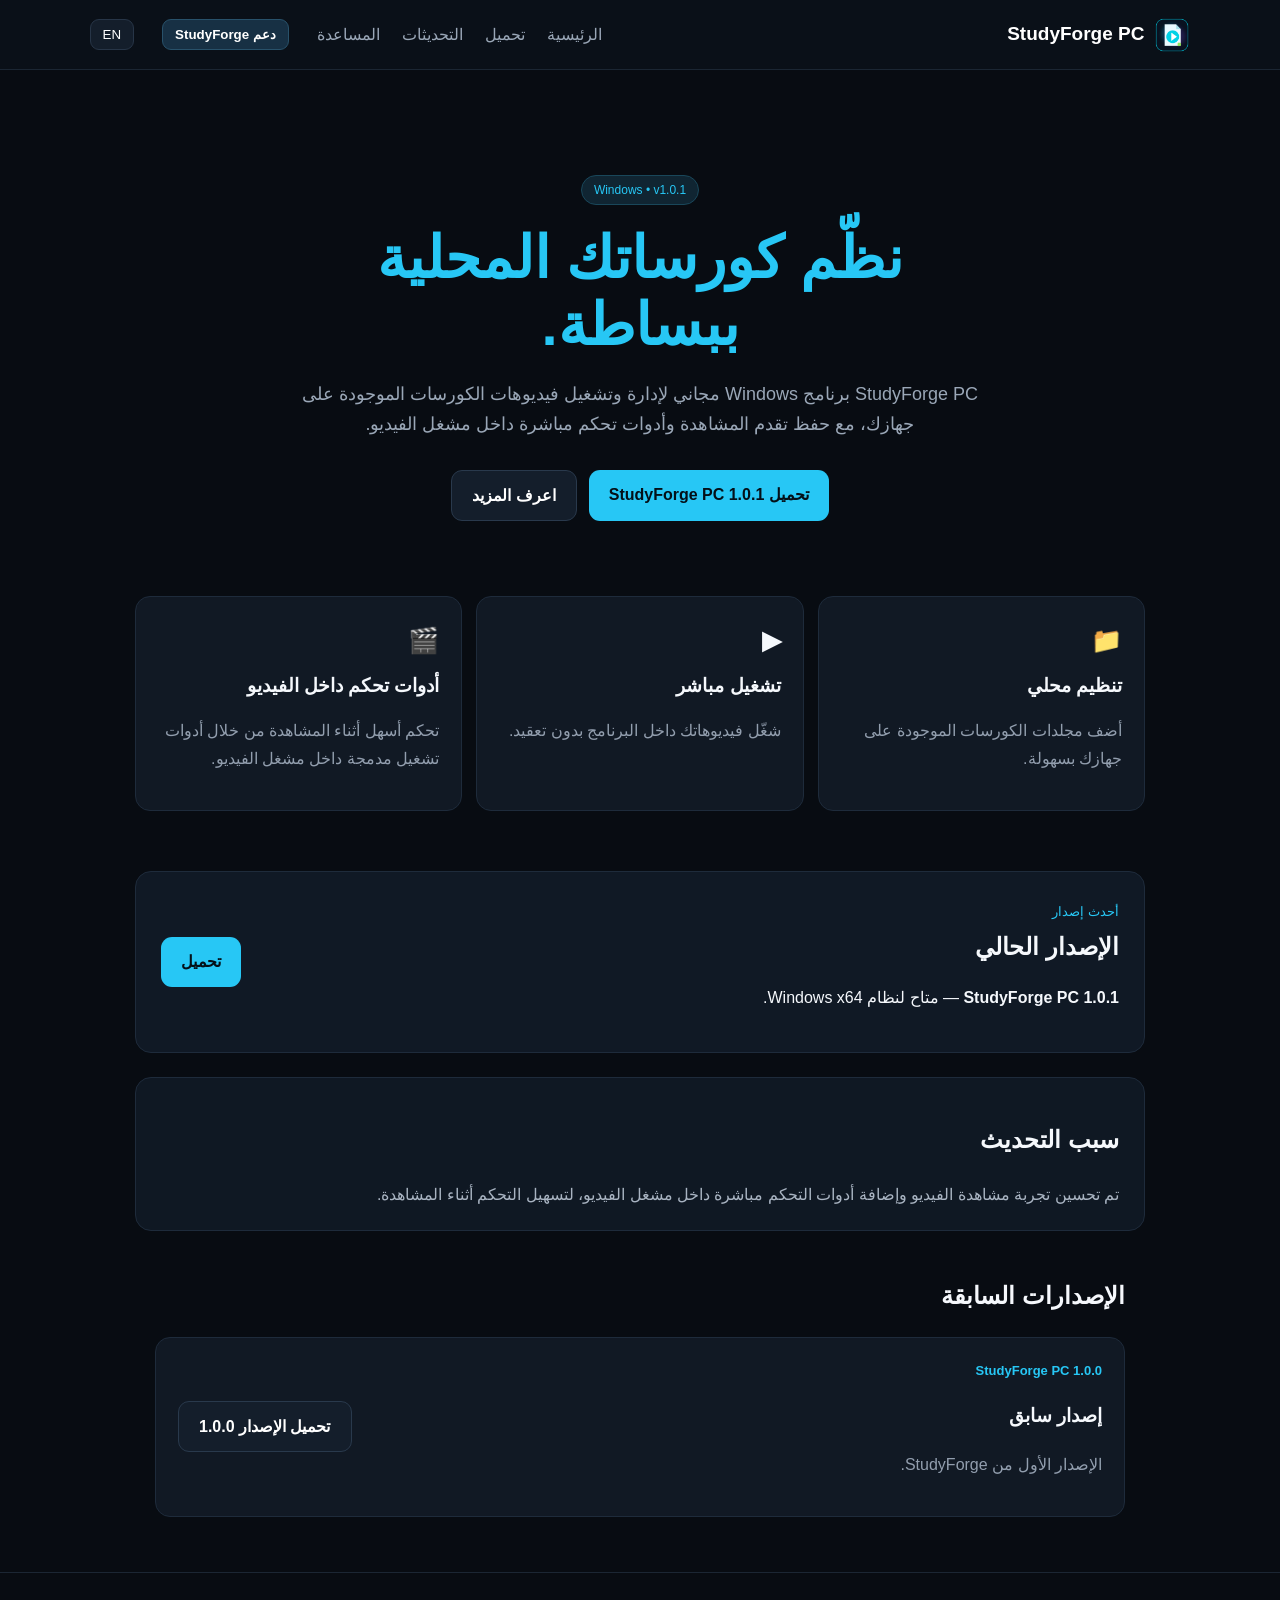
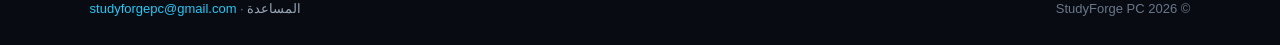
==== index.html @ 9ca0381f "Add files via upload" ====
<!doctype html>
<html lang="ar" dir="rtl">
<head>
<meta charset="utf-8">
<meta name="viewport" content="width=device-width, initial-scale=1">
<title>StudyForge PC — برنامج تشغيل وتنظيم الكورسات التعليمية</title>
<meta name="description" content="StudyForge PC هو برنامج مجاني لنظام Windows لتنظيم وتشغيل الكورسات التعليمية المحلية، مع حفظ تقدم المشاهدة وأدوات تحكم مباشرة داخل مشغل الفيديو.">
<meta name="robots" content="index, follow">
<link rel="canonical" href="https://studyforgepc-design.github.io/">
<meta property="og:type" content="website">
<meta property="og:site_name" content="StudyForge PC">
<meta property="og:title" content="StudyForge PC — برنامج تشغيل وتنظيم الكورسات التعليمية">
<meta property="og:description" content="StudyForge PC هو برنامج مجاني لنظام Windows لتنظيم وتشغيل الكورسات التعليمية المحلية، مع حفظ تقدم المشاهدة وأدوات تحكم مباشرة داخل مشغل الفيديو.">
<meta property="og:url" content="https://studyforgepc-design.github.io/">
<meta property="og:image" content="https://studyforgepc-design.github.io/studyforge.png">
<meta name="twitter:card" content="summary">
<meta name="twitter:title" content="StudyForge PC — برنامج تشغيل وتنظيم الكورسات التعليمية">
<meta name="twitter:description" content="StudyForge PC هو برنامج مجاني لنظام Windows لتنظيم وتشغيل الكورسات التعليمية المحلية، مع حفظ تقدم المشاهدة وأدوات تحكم مباشرة داخل مشغل الفيديو.">
<meta name="twitter:image" content="https://studyforgepc-design.github.io/studyforge.png">
<link rel="preload" as="image" href="studyforge.png" type="image/png">

<script type="application/ld+json">
{
  "@context":"https://schema.org",
  "@graph":[
    {
      "@type":"WebSite",
      "@id":"https://studyforgepc-design.github.io/#website",
      "url":"https://studyforgepc-design.github.io/",
      "name":"StudyForge PC",
      "inLanguage":["ar","en"]
    },
    {
      "@type":"Organization",
      "@id":"https://studyforgepc-design.github.io/#organization",
      "name":"StudyForge PC",
      "url":"https://studyforgepc-design.github.io/",
      "logo":"https://studyforgepc-design.github.io/studyforge.png",
      "email":"studyforgepc@gmail.com"
    },
    {
      "@type":"SoftwareApplication",
      "@id":"https://studyforgepc-design.github.io/#software",
      "name":"StudyForge PC",
      "applicationCategory":"EducationalApplication",
      "operatingSystem":"Windows",
      "url":"https://studyforgepc-design.github.io/",
      "downloadUrl":"https://github.com/studyforgepc-design/StudyForge/releases/download/1.0.1/StudyForge.Setup.1.0.1.exe"
    }
  ]
}
</script>
<link rel="icon" type="image/png" href="studyforge.png">
<link rel="apple-touch-icon" href="studyforge.png">
<link rel="manifest" href="site.webmanifest">
<link rel="stylesheet" href="style.css">
</head>
<body data-title-key="homeTitle">
<header class="nav">
<a class="brand" href="index.html" aria-label="StudyForge PC">
<img src="studyforge.png" width="36" height="36" alt="شعار StudyForge PC" decoding="async">
<span>StudyForge PC</span>
</a>
<nav aria-label="التنقل الرئيسي">
<a href="index.html" data-i18n="navHome">الرئيسية</a>
<a href="download.html" data-i18n="navDownload">تحميل</a>
<a href="updates.html" data-i18n="navUpdates">التحديثات</a>
<a href="help.html" data-i18n="navHelp">المساعدة</a>
</nav>
<button id="supportBtn" class="support-btn" type="button" data-i18n="supportButton">دعم StudyForge</button>
<button id="lang" class="lang" type="button">EN</button>
</header>
<main>
<section class="hero" aria-labelledby="hero-title">
  <div class="badge" data-i18n="badgeWin">Windows • v1.0.1</div>
  <h1 id="hero-title"><span data-i18n="heroTitle">نظّم كورساتك المحلية</span><br><span data-i18n="heroSpan">ببساطة.</span></h1>
  <p data-i18n="heroDesc">StudyForge PC برنامج Windows مجاني لإدارة وتشغيل فيديوهات الكورسات الموجودة على جهازك، مع حفظ تقدم المشاهدة وأدوات تحكم مباشرة داخل مشغل الفيديو.</p>
  <div class="actions">
    <a class="btn primary" href="https://github.com/studyforgepc-design/StudyForge/releases/download/1.0.1/StudyForge.Setup.1.0.1.exe" data-i18n="download">تحميل StudyForge PC 1.0.1</a>
    <a class="btn secondary" href="#features" data-i18n="learn">اعرف المزيد</a>
  </div>
</section>

<section id="features" class="features" aria-labelledby="features-title">
  <h2 id="features-title" class="sr-only" data-i18n="featuresTitle">مميزات StudyForge PC</h2>
  <article>
    <b aria-hidden="true">📁</b>
    <h3 data-i18n="f1t">تنظيم محلي</h3>
    <p data-i18n="f1p">أضف مجلدات الكورسات الموجودة على جهازك بسهولة.</p>
  </article>
  <article>
    <b aria-hidden="true">▶</b>
    <h3 data-i18n="f2t">تشغيل مباشر</h3>
    <p data-i18n="f2p">شغّل فيديوهاتك داخل البرنامج بدون تعقيد.</p>
  </article>
  <article>
    <b aria-hidden="true">🎬</b>
    <h3 data-i18n="f3t">أدوات تحكم داخل الفيديو</h3>
    <p data-i18n="f3p">تحكم أسهل أثناء المشاهدة من خلال أدوات تشغيل مدمجة داخل مشغل الفيديو.</p>
  </article>
</section>

<section class="download-card" aria-labelledby="latest-title">
  <div>
    <small data-i18n="latest">أحدث إصدار</small>
    <h2 id="latest-title" data-i18n="current">الإصدار الحالي</h2>
    <p><strong>StudyForge PC 1.0.1</strong> — <span data-i18n="win">متاح لنظام Windows x64.</span></p>
  </div>
  <a class="btn primary" href="https://github.com/studyforgepc-design/StudyForge/releases/download/1.0.1/StudyForge.Setup.1.0.1.exe" data-i18n="downloadShort">تحميل 1.0.1</a>
</section>

<section class="reason" aria-labelledby="reason-title">
  <h2 id="reason-title" data-i18n="reasonTitle">سبب التحديث</h2>
  <p data-i18n="reason101">تم تحسين تجربة مشاهدة الفيديو وإضافة أدوات التحكم مباشرة داخل مشغل الفيديو، لتسهيل التحكم أثناء المشاهدة.</p>
</section>

<section class="releases" aria-labelledby="previous-title">
  <h2 id="previous-title" data-i18n="previous">الإصدارات السابقة</h2>
  <div class="release-list">
    <article class="release">
      <div>
        <div class="meta">StudyForge PC 1.0.0</div>
        <h3 data-i18n="oldLabel">إصدار سابق</h3>
        <p data-i18n="update100Reason">الإصدار الأول من StudyForge.</p>
      </div>
      <a class="btn secondary" href="https://github.com/studyforgepc-design/StudyForge/releases/download/1.0.1/StudyForge.Setup.1.0.0.exe">
        <span data-i18n="downloadOld">تحميل الإصدار</span> 1.0.0
      </a>
    </article>
  </div>
</section>
</main>
<div id="supportModal" class="modal" hidden aria-hidden="true" role="dialog" aria-modal="true" aria-labelledby="supportModalTitle">
  <div class="modal-backdrop" data-close-support></div>
  <div class="support-modal" role="document">
    <div class="support-modal-head">
      <div>
        <span class="support-kicker" data-i18n="supportKicker">دعم StudyForge</span>
        <h2 id="supportModalTitle" data-i18n="supportModalTitle">ادعم StudyForge ❤️</h2>
      </div>
      <button class="modal-close" id="closeSupport" type="button" aria-label="إغلاق">×</button>
    </div>
    <p class="support-intro" data-i18n="supportIntro">إذا كنت تحب StudyForge وتريد دعمه، يمكنك المساهمة بالطريقة التي تناسبك.</p>
    <div class="support-methods">
      <article class="support-method">
        <div>
          <h3 data-i18n="vodafoneTitle">Vodafone Cash</h3>
          <p class="support-number" dir="ltr">01034244592</p>
        </div>
        <button class="btn secondary copy-support" type="button" data-copy="01034244592" data-copy-label="Vodafone Cash" data-i18n="copyNumber">نسخ الرقم</button>
      </article>
      <article class="support-method">
        <div>
          <h3 data-i18n="instapayTitle">InstaPay</h3>
          <p class="support-number" dir="ltr">01034244592</p>
        </div>
        <button class="btn secondary copy-support" type="button" data-copy="01034244592" data-copy-label="InstaPay" data-i18n="copyNumber">نسخ الرقم</button>
      </article>
    </div>
    <div id="copyToast" class="copy-toast" role="status" aria-live="polite"></div>
  </div>
</div>

<footer>
<span>© 2026 StudyForge PC</span>
<span><a href="help.html" data-i18n="footerHelp">المساعدة</a> · <a class="email-link" href="mailto:studyforgepc@gmail.com">studyforgepc@gmail.com</a></span>
</footer>
<script src="script.js" defer></script>
</body>
</html>
---- style.css ----
*{box-sizing:border-box}html{scroll-behavior:smooth}body{margin:0;background:#080c12;color:#f5f8fc;font-family:"Segoe UI",Tahoma,Arial,sans-serif;line-height:1.7}.nav{min-height:70px;border-bottom:1px solid #1b2633;background:#0a1018;display:flex;align-items:center;gap:28px;padding:0 7%;position:sticky;top:0;z-index:5}.brand{display:flex;align-items:center;gap:10px;color:#fff;text-decoration:none;font-weight:800;font-size:19px;margin-left:auto}.brand img{width:36px;height:36px;border-radius:10px;display:block}.nav nav{display:flex;gap:22px}.nav nav a,footer a{color:#9aa7b7;text-decoration:none}.nav nav a:hover,.nav nav .active,footer a:hover{color:#27c7f5}.lang{background:#141e2b;color:#fff;border:1px solid #273547;border-radius:9px;padding:7px 12px;cursor:pointer}.hero{max-width:950px;margin:0 auto;text-align:center;padding:105px 20px 75px}.badge{display:inline-block;color:#27c7f5;background:#102532;border:1px solid #19475a;border-radius:99px;padding:4px 12px;font-size:12px}.hero h1{font-size:58px;line-height:1.15;margin:20px 0}.hero h1 span{color:#27c7f5}.hero p{max-width:680px;margin:0 auto;color:#9aa7b7;font-size:18px}.actions{display:flex;justify-content:center;gap:12px;margin-top:30px;flex-wrap:wrap}.btn{display:inline-block;text-decoration:none;border-radius:11px;padding:11px 20px;font-weight:700;transition:.2s}.btn:hover{transform:translateY(-1px)}.primary{background:#27c7f5;color:#041018}.secondary{background:#141e2b;color:#fff;border:1px solid #29394c}.features{max-width:1050px;margin:0 auto 60px;padding:0 20px;display:grid;grid-template-columns:repeat(3,1fr);gap:14px}.features article,.release,.timeline article,.faq details{background:#111924;border:1px solid #1e2b3b;border-radius:15px;padding:22px}.features b{font-size:25px}.features h3{margin:8px 0}.features p,.release p,.timeline p,.faq p{color:#929eae}.download-card{max-width:1010px;margin:0 auto 24px;padding:25px;background:#101925;border:1px solid #1e2b3b;border-radius:16px;display:flex;align-items:center;justify-content:space-between;gap:18px}.download-card h2{margin:3px 0}.download-card small{color:#27c7f5}.reason{max-width:1010px;margin:0 auto 45px;padding:22px 25px;background:#0f1823;border:1px solid #1e2b3b;border-radius:16px}.reason h3{margin:0 0 8px}.reason p{color:#a9b4c2;margin:0}.releases{max-width:1010px;margin:0 auto 55px;padding:0 20px}.release-list{display:grid;gap:14px}.release{display:flex;align-items:center;justify-content:space-between}.release h2{margin:0 0 5px}.release .meta{color:#27c7f5;font-size:13px;font-weight:700}.page{max-width:1000px;margin:auto;padding:65px 20px;min-height:calc(100vh - 140px)}.page-head{text-align:center;margin-bottom:35px}.page-head h1{font-size:42px;margin:12px 0 3px}.page-head p{color:#929eae}.timeline{max-width:800px;margin:auto;display:grid;gap:14px}.timeline article{position:relative}.timeline article.current{border-color:#1f627b}.timeline article .version{color:#27c7f5;font-weight:800;font-size:14px}.timeline article .reason-label{font-weight:800;margin:10px 0 2px}.timeline article .reason-text{margin:0;color:#a9b4c2}.timeline article .download-old{margin-top:15px}.faq{display:grid;gap:12px;max-width:800px;margin:auto}.faq summary{cursor:pointer;font-weight:700}.faq p{margin-bottom:0}.note{color:#768394;font-size:13px}.ad{height:110px;max-width:1000px;margin:30px auto;border:1px dashed #293545;border-radius:12px;display:grid;place-items:center;color:#687586;font-size:12px}footer{border-top:1px solid #1b2633;padding:25px 7%;display:flex;justify-content:space-between;color:#697789;font-size:13px}.email-link{color:#27c7f5!important}ul{padding-right:22px}body[dir="ltr"] ul{padding-right:0;padding-left:22px}body[dir="ltr"] .brand{margin-left:0;margin-right:auto}.mobile-only{display:none}@media(max-width:700px){.nav{padding:0 15px;gap:10px}.nav nav{display:none}.hero{padding:75px 18px}.hero h1{font-size:40px}.features{grid-template-columns:1fr}.download-card,.release{flex-direction:column;align-items:flex-start;gap:18px}footer{padding:20px;flex-direction:column;gap:8px}.mobile-only{display:block}}

.sr-only{position:absolute;width:1px;height:1px;padding:0;margin:-1px;overflow:hidden;clip:rect(0,0,0,0);white-space:nowrap;border:0}.support-card{margin-top:18px}a:focus-visible,button:focus-visible,summary:focus-visible{outline:2px solid #27c7f5;outline-offset:3px}@media (prefers-reduced-motion: reduce){html{scroll-behavior:auto}.btn{transition:none}.btn:hover{transform:none}}

.support-btn{background:#173044;color:#fff;border:1px solid #28516a;border-radius:9px;padding:7px 12px;cursor:pointer;font-weight:700;white-space:nowrap}.support-btn:hover{background:#1b3c52}.modal[hidden]{display:none}.modal{position:fixed;inset:0;z-index:50;display:grid;place-items:center;padding:20px}.modal-backdrop{position:absolute;inset:0;background:rgba(0,0,0,.7);backdrop-filter:blur(3px)}.support-modal{position:relative;width:min(560px,100%);background:#0f1823;border:1px solid #294055;border-radius:18px;box-shadow:0 24px 80px rgba(0,0,0,.45);padding:26px;color:#fff}.support-modal-head{display:flex;align-items:flex-start;justify-content:space-between;gap:18px}.support-kicker{display:inline-block;color:#27c7f5;font-size:12px;font-weight:800;margin-bottom:3px}.support-modal h2{margin:0;font-size:28px}.modal-close{border:1px solid #29394c;background:#141e2b;color:#fff;border-radius:9px;font-size:24px;line-height:1;width:40px;height:40px;cursor:pointer}.support-intro{color:#a9b4c2;margin:12px 0 20px}.support-methods{display:grid;gap:12px}.support-method{display:flex;align-items:center;justify-content:space-between;gap:15px;background:#111d29;border:1px solid #203044;border-radius:14px;padding:17px}.support-method h3{margin:0 0 4px}.support-number{margin:0;font-size:20px;font-weight:800;letter-spacing:.6px;color:#27c7f5}.copy-toast{opacity:0;transform:translateY(8px);transition:.2s;margin-top:16px;background:#123324;color:#c9ffe1;border:1px solid #1c6240;padding:10px 12px;border-radius:10px;text-align:center;pointer-events:none}.copy-toast.show{opacity:1;transform:translateY(0)}body.modal-open{overflow:hidden}.email-link{overflow-wrap:anywhere}@media(max-width:700px){.support-btn{padding:7px 9px;font-size:12px}.support-modal{padding:20px}.support-modal h2{font-size:23px}.support-method{align-items:flex-start;flex-direction:column}.support-method .btn{width:100%;text-align:center}}
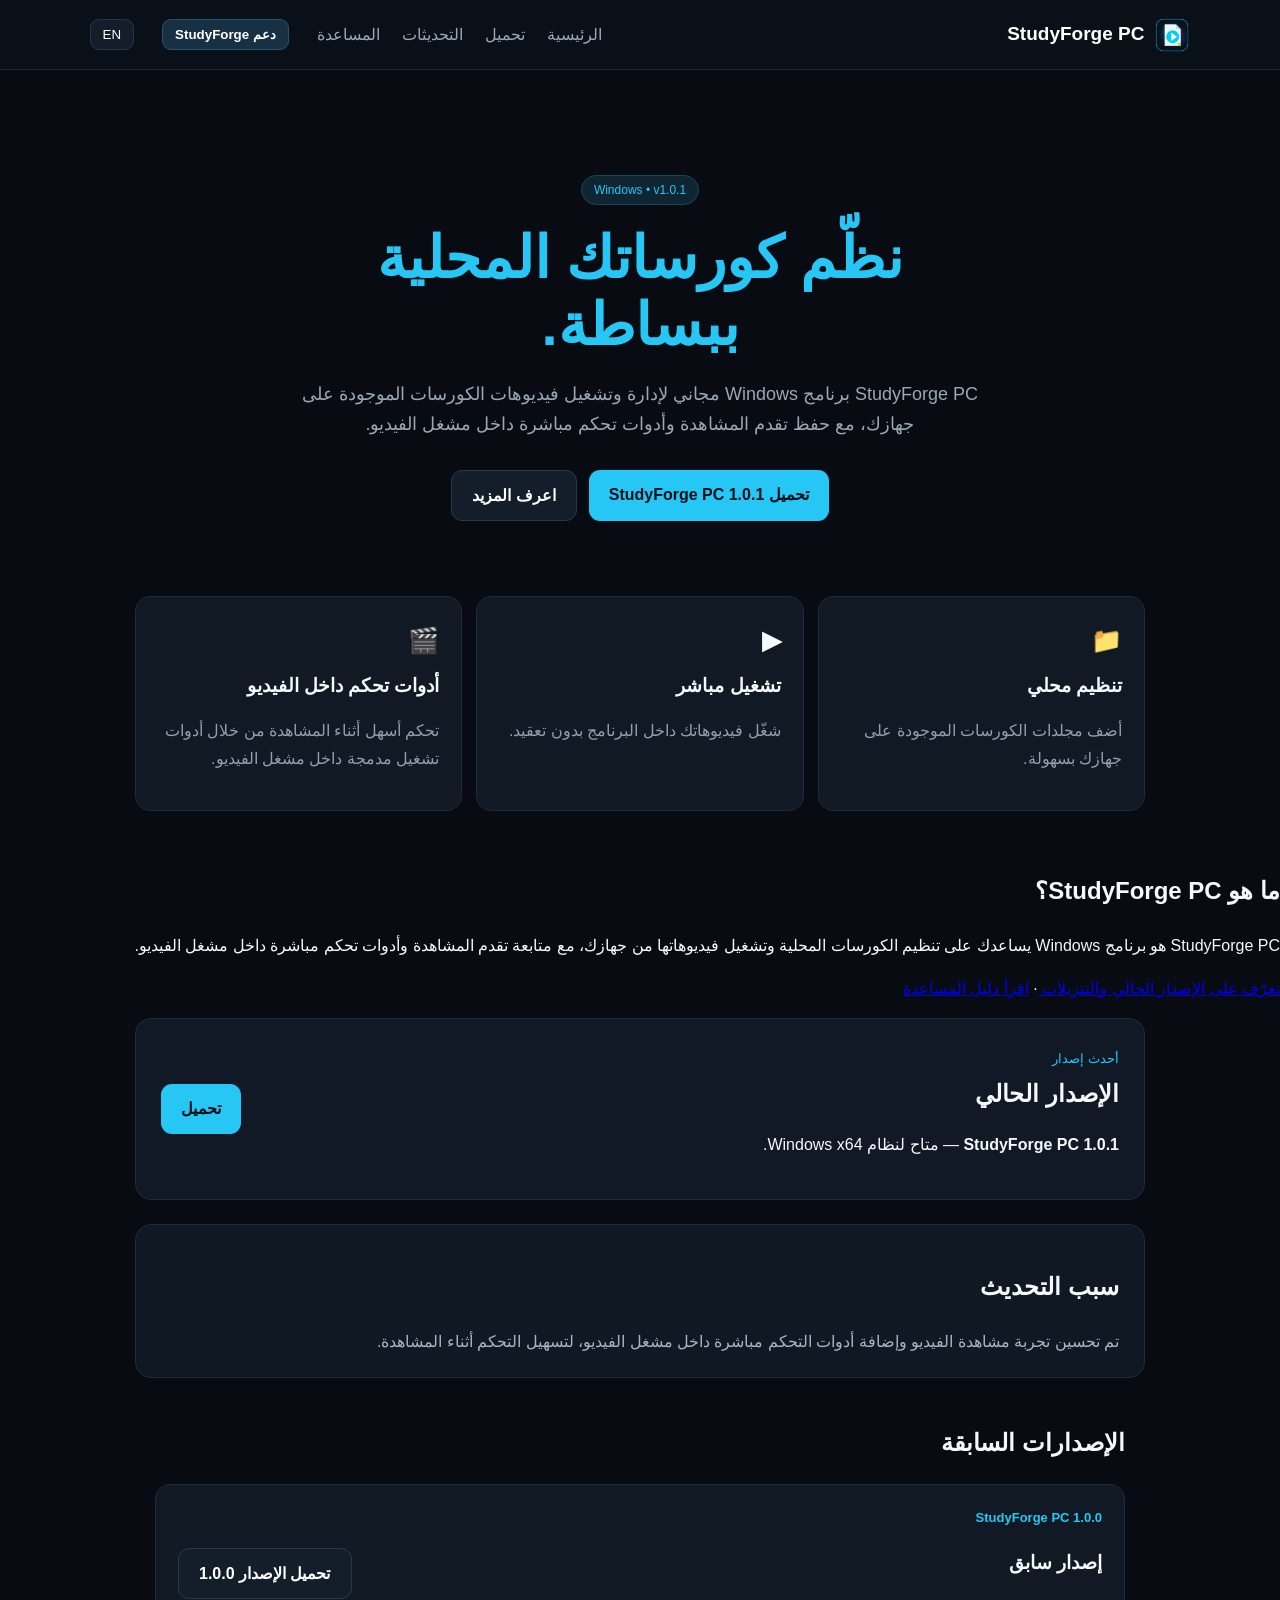
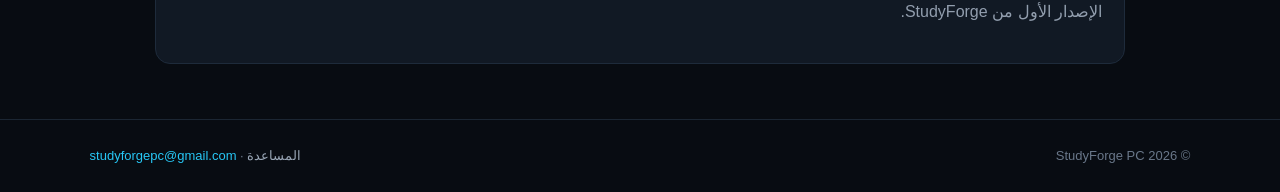
==== commit 210ac465: "Update index.html" ====
--- a/index.html
+++ b/index.html
@@ -1,170 +1,621 @@
 <!doctype html>
 <html lang="ar" dir="rtl">
 <head>
-<meta charset="utf-8">
-<meta name="viewport" content="width=device-width, initial-scale=1">
-<title>StudyForge PC — برنامج تشغيل وتنظيم الكورسات التعليمية</title>
-<meta name="description" content="StudyForge PC هو برنامج مجاني لنظام Windows لتنظيم وتشغيل الكورسات التعليمية المحلية، مع حفظ تقدم المشاهدة وأدوات تحكم مباشرة داخل مشغل الفيديو.">
-<meta name="robots" content="index, follow">
-<link rel="canonical" href="https://studyforgepc-design.github.io/">
-<meta property="og:type" content="website">
-<meta property="og:site_name" content="StudyForge PC">
-<meta property="og:title" content="StudyForge PC — برنامج تشغيل وتنظيم الكورسات التعليمية">
-<meta property="og:description" content="StudyForge PC هو برنامج مجاني لنظام Windows لتنظيم وتشغيل الكورسات التعليمية المحلية، مع حفظ تقدم المشاهدة وأدوات تحكم مباشرة داخل مشغل الفيديو.">
-<meta property="og:url" content="https://studyforgepc-design.github.io/">
-<meta property="og:image" content="https://studyforgepc-design.github.io/studyforge.png">
-<meta name="twitter:card" content="summary">
-<meta name="twitter:title" content="StudyForge PC — برنامج تشغيل وتنظيم الكورسات التعليمية">
-<meta name="twitter:description" content="StudyForge PC هو برنامج مجاني لنظام Windows لتنظيم وتشغيل الكورسات التعليمية المحلية، مع حفظ تقدم المشاهدة وأدوات تحكم مباشرة داخل مشغل الفيديو.">
-<meta name="twitter:image" content="https://studyforgepc-design.github.io/studyforge.png">
-<link rel="preload" as="image" href="studyforge.png" type="image/png">
-
-<script type="application/ld+json">
-{
-  "@context":"https://schema.org",
-  "@graph":[
-    {
-      "@type":"WebSite",
-      "@id":"https://studyforgepc-design.github.io/#website",
-      "url":"https://studyforgepc-design.github.io/",
-      "name":"StudyForge PC",
-      "inLanguage":["ar","en"]
-    },
-    {
-      "@type":"Organization",
-      "@id":"https://studyforgepc-design.github.io/#organization",
-      "name":"StudyForge PC",
-      "url":"https://studyforgepc-design.github.io/",
-      "logo":"https://studyforgepc-design.github.io/studyforge.png",
-      "email":"studyforgepc@gmail.com"
-    },
-    {
-      "@type":"SoftwareApplication",
-      "@id":"https://studyforgepc-design.github.io/#software",
-      "name":"StudyForge PC",
-      "applicationCategory":"EducationalApplication",
-      "operatingSystem":"Windows",
-      "url":"https://studyforgepc-design.github.io/",
-      "downloadUrl":"https://github.com/studyforgepc-design/StudyForge/releases/download/1.0.1/StudyForge.Setup.1.0.1.exe"
-    }
-  ]
-}
-</script>
-<link rel="icon" type="image/png" href="studyforge.png">
-<link rel="apple-touch-icon" href="studyforge.png">
-<link rel="manifest" href="site.webmanifest">
-<link rel="stylesheet" href="style.css">
+  <meta charset="utf-8">
+
+  <meta name="viewport" content="width=device-width, initial-scale=1">
+
+  <meta name="theme-color" content="#080c12">
+  <meta name="referrer" content="strict-origin-when-cross-origin">
+
+  <!-- Google Search Console Verification -->
+  <meta name="google-site-verification" content="PUT_YOUR_GOOGLE_VERIFICATION_CODE_HERE">
+
+  <title>StudyForge PC — برنامج تشغيل وتنظيم الكورسات التعليمية على Windows</title>
+
+  <meta
+    name="description"
+    content="StudyForge PC برنامج مجاني لنظام Windows لتنظيم وتشغيل الكورسات التعليمية المحلية، مع حفظ تقدم المشاهدة وأدوات تحكم مباشرة داخل مشغل الفيديو."
+  >
+
+  <meta
+    name="robots"
+    content="index, follow, max-image-preview:large"
+  >
+
+  <link
+    rel="canonical"
+    href="https://studyforgepc-design.github.io/"
+  >
+
+  <!-- Open Graph -->
+  <meta property="og:locale" content="ar_EG">
+  <meta property="og:type" content="website">
+  <meta property="og:site_name" content="StudyForge PC">
+  <meta
+    property="og:title"
+    content="StudyForge PC — برنامج تشغيل وتنظيم الكورسات التعليمية"
+  >
+  <meta
+    property="og:description"
+    content="StudyForge PC هو برنامج مجاني لنظام Windows لتنظيم وتشغيل الكورسات التعليمية المحلية، مع حفظ تقدم المشاهدة وأدوات تحكم مباشرة داخل مشغل الفيديو."
+  >
+  <meta
+    property="og:url"
+    content="https://studyforgepc-design.github.io/"
+  >
+  <meta
+    property="og:image"
+    content="https://studyforgepc-design.github.io/studyforge.png"
+  >
+
+  <!-- Twitter -->
+  <meta name="twitter:card" content="summary">
+  <meta
+    name="twitter:title"
+    content="StudyForge PC — برنامج تشغيل وتنظيم الكورسات التعليمية"
+  >
+  <meta
+    name="twitter:description"
+    content="StudyForge PC هو برنامج مجاني لنظام Windows لتنظيم وتشغيل الكورسات التعليمية المحلية، مع حفظ تقدم المشاهدة وأدوات تحكم مباشرة داخل مشغل الفيديو."
+  >
+  <meta
+    name="twitter:image"
+    content="https://studyforgepc-design.github.io/studyforge.png"
+  >
+
+  <!-- Preload main image -->
+  <link
+    rel="preload"
+    as="image"
+    href="studyforge.png"
+    type="image/png"
+  >
+
+  <!-- Structured Data -->
+  <script type="application/ld+json">
+  {
+    "@context": "https://schema.org",
+    "@graph": [
+      {
+        "@type": "WebSite",
+        "@id": "https://studyforgepc-design.github.io/#website",
+        "url": "https://studyforgepc-design.github.io/",
+        "name": "StudyForge PC",
+        "inLanguage": ["ar", "en"]
+      },
+      {
+        "@type": "Organization",
+        "@id": "https://studyforgepc-design.github.io/#organization",
+        "name": "StudyForge PC",
+        "url": "https://studyforgepc-design.github.io/",
+        "logo": "https://studyforgepc-design.github.io/studyforge.png",
+        "email": "studyforgepc@gmail.com"
+      },
+      {
+        "@type": "SoftwareApplication",
+        "@id": "https://studyforgepc-design.github.io/#software",
+        "name": "StudyForge PC",
+        "applicationCategory": "EducationalApplication",
+        "operatingSystem": "Windows",
+        "url": "https://studyforgepc-design.github.io/",
+        "downloadUrl": "https://github.com/studyforgepc-design/StudyForge/releases/download/1.0.1/StudyForge.Setup.1.0.1.exe"
+      }
+    ]
+  }
+  </script>
+
+  <!-- Icons -->
+  <link rel="icon" type="image/png" href="studyforge.png">
+  <link rel="apple-touch-icon" href="studyforge.png">
+
+  <!-- Web App Manifest -->
+  <link rel="manifest" href="site.webmanifest">
+
+  <!-- CSS -->
+  <link rel="stylesheet" href="style.css">
 </head>
+
 <body data-title-key="homeTitle">
-<header class="nav">
-<a class="brand" href="index.html" aria-label="StudyForge PC">
-<img src="studyforge.png" width="36" height="36" alt="شعار StudyForge PC" decoding="async">
-<span>StudyForge PC</span>
-</a>
-<nav aria-label="التنقل الرئيسي">
-<a href="index.html" data-i18n="navHome">الرئيسية</a>
-<a href="download.html" data-i18n="navDownload">تحميل</a>
-<a href="updates.html" data-i18n="navUpdates">التحديثات</a>
-<a href="help.html" data-i18n="navHelp">المساعدة</a>
-</nav>
-<button id="supportBtn" class="support-btn" type="button" data-i18n="supportButton">دعم StudyForge</button>
-<button id="lang" class="lang" type="button">EN</button>
-</header>
-<main>
-<section class="hero" aria-labelledby="hero-title">
-  <div class="badge" data-i18n="badgeWin">Windows • v1.0.1</div>
-  <h1 id="hero-title"><span data-i18n="heroTitle">نظّم كورساتك المحلية</span><br><span data-i18n="heroSpan">ببساطة.</span></h1>
-  <p data-i18n="heroDesc">StudyForge PC برنامج Windows مجاني لإدارة وتشغيل فيديوهات الكورسات الموجودة على جهازك، مع حفظ تقدم المشاهدة وأدوات تحكم مباشرة داخل مشغل الفيديو.</p>
-  <div class="actions">
-    <a class="btn primary" href="https://github.com/studyforgepc-design/StudyForge/releases/download/1.0.1/StudyForge.Setup.1.0.1.exe" data-i18n="download">تحميل StudyForge PC 1.0.1</a>
-    <a class="btn secondary" href="#features" data-i18n="learn">اعرف المزيد</a>
+
+  <header class="nav">
+
+    <a
+      class="brand"
+      href="index.html"
+      aria-label="StudyForge PC"
+    >
+      <img
+        src="studyforge.png"
+        width="36"
+        height="36"
+        alt="شعار StudyForge PC"
+        decoding="async"
+      >
+
+      <span>StudyForge PC</span>
+    </a>
+
+    <nav aria-label="التنقل الرئيسي">
+
+      <a
+        href="index.html"
+        data-i18n="navHome"
+      >
+        الرئيسية
+      </a>
+
+      <a
+        href="download.html"
+        data-i18n="navDownload"
+      >
+        تحميل
+      </a>
+
+      <a
+        href="updates.html"
+        data-i18n="navUpdates"
+      >
+        التحديثات
+      </a>
+
+      <a
+        href="help.html"
+        data-i18n="navHelp"
+      >
+        المساعدة
+      </a>
+
+    </nav>
+
+    <button
+      id="supportBtn"
+      class="support-btn"
+      type="button"
+      data-i18n="supportButton"
+    >
+      دعم StudyForge
+    </button>
+
+    <button
+      id="lang"
+      class="lang"
+      type="button"
+    >
+      EN
+    </button>
+
+  </header>
+
+  <main>
+
+    <!-- Hero -->
+    <section
+      class="hero"
+      aria-labelledby="hero-title"
+    >
+
+      <div
+        class="badge"
+        data-i18n="badgeWin"
+      >
+        Windows • v1.0.1
+      </div>
+
+      <h1 id="hero-title">
+        <span data-i18n="heroTitle">
+          نظّم كورساتك المحلية
+        </span>
+
+        <br>
+
+        <span data-i18n="heroSpan">
+          ببساطة.
+        </span>
+      </h1>
+
+      <p data-i18n="heroDesc">
+        StudyForge PC برنامج Windows مجاني لإدارة وتشغيل فيديوهات
+        الكورسات الموجودة على جهازك، مع حفظ تقدم المشاهدة وأدوات
+        تحكم مباشرة داخل مشغل الفيديو.
+      </p>
+
+      <div class="actions">
+
+        <a
+          class="btn primary"
+          href="https://github.com/studyforgepc-design/StudyForge/releases/download/1.0.1/StudyForge.Setup.1.0.1.exe"
+          aria-label="Download StudyForge PC 1.0.1 for Windows"
+          data-i18n="download"
+        >
+          تحميل StudyForge PC 1.0.1
+        </a>
+
+        <a
+          class="btn secondary"
+          href="#features"
+          data-i18n="learn"
+        >
+          اعرف المزيد
+        </a>
+
+      </div>
+
+    </section>
+
+    <!-- Features -->
+    <section
+      id="features"
+      class="features"
+      aria-labelledby="features-title"
+    >
+
+      <h2
+        id="features-title"
+        class="sr-only"
+        data-i18n="featuresTitle"
+      >
+        مميزات StudyForge PC
+      </h2>
+
+      <article>
+
+        <b aria-hidden="true">
+          📁
+        </b>
+
+        <h3 data-i18n="f1t">
+          تنظيم محلي
+        </h3>
+
+        <p data-i18n="f1p">
+          أضف مجلدات الكورسات الموجودة على جهازك بسهولة.
+        </p>
+
+      </article>
+
+      <article>
+
+        <b aria-hidden="true">
+          ▶
+        </b>
+
+        <h3 data-i18n="f2t">
+          تشغيل مباشر
+        </h3>
+
+        <p data-i18n="f2p">
+          شغّل فيديوهاتك داخل البرنامج بدون تعقيد.
+        </p>
+
+      </article>
+
+      <article>
+
+        <b aria-hidden="true">
+          🎬
+        </b>
+
+        <h3 data-i18n="f3t">
+          أدوات تحكم داخل الفيديو
+        </h3>
+
+        <p data-i18n="f3p">
+          تحكم أسهل أثناء المشاهدة من خلال أدوات تشغيل مدمجة
+          داخل مشغل الفيديو.
+        </p>
+
+      </article>
+
+    </section>
+
+    <!-- About -->
+    <section
+      class="about-product"
+      aria-labelledby="about-title"
+    >
+
+      <h2
+        id="about-title"
+        data-i18n="aboutTitle"
+      >
+        ما هو StudyForge PC؟
+      </h2>
+
+      <p data-i18n="aboutText">
+        StudyForge PC هو برنامج Windows يساعدك على تنظيم الكورسات
+        المحلية وتشغيل فيديوهاتها من جهازك، مع متابعة تقدم المشاهدة
+        وأدوات تحكم مباشرة داخل مشغل الفيديو.
+      </p>
+
+      <p>
+
+        <a
+          class="text-link"
+          href="download.html"
+          data-i18n="aboutDownload"
+        >
+          تعرّف على الإصدار الحالي والتنزيلات
+        </a>
+
+        ·
+
+        <a
+          class="text-link"
+          href="help.html"
+          data-i18n="aboutHelp"
+        >
+          اقرأ دليل المساعدة
+        </a>
+
+      </p>
+
+    </section>
+
+    <!-- Latest Release -->
+    <section
+      class="download-card"
+      aria-labelledby="latest-title"
+    >
+
+      <div>
+
+        <small data-i18n="latest">
+          أحدث إصدار
+        </small>
+
+        <h2
+          id="latest-title"
+          data-i18n="current"
+        >
+          الإصدار الحالي
+        </h2>
+
+        <p>
+          <strong>
+            StudyForge PC 1.0.1
+          </strong>
+
+          —
+
+          <span data-i18n="win">
+            متاح لنظام Windows x64.
+          </span>
+        </p>
+
+      </div>
+
+      <a
+        class="btn primary"
+        href="https://github.com/studyforgepc-design/StudyForge/releases/download/1.0.1/StudyForge.Setup.1.0.1.exe"
+        aria-label="Download StudyForge PC 1.0.1 for Windows"
+        data-i18n="downloadShort"
+      >
+        تحميل StudyForge PC 1.0.1
+      </a>
+
+    </section>
+
+    <!-- Update Reason -->
+    <section
+      class="reason"
+      aria-labelledby="reason-title"
+    >
+
+      <h2
+        id="reason-title"
+        data-i18n="reasonTitle"
+      >
+        سبب التحديث
+      </h2>
+
+      <p data-i18n="reason101">
+        تم تحسين تجربة مشاهدة الفيديو وإضافة أدوات التحكم مباشرة
+        داخل مشغل الفيديو، لتسهيل التحكم أثناء المشاهدة.
+      </p>
+
+    </section>
+
+    <!-- Previous Releases -->
+    <section
+      class="releases"
+      aria-labelledby="previous-title"
+    >
+
+      <h2
+        id="previous-title"
+        data-i18n="previous"
+      >
+        الإصدارات السابقة
+      </h2>
+
+      <div class="release-list">
+
+        <article class="release">
+
+          <div>
+
+            <div class="meta">
+              StudyForge PC 1.0.0
+            </div>
+
+            <h3 data-i18n="oldLabel">
+              إصدار سابق
+            </h3>
+
+            <p data-i18n="update100Reason">
+              الإصدار الأول من StudyForge.
+            </p>
+
+          </div>
+
+          <a
+            class="btn secondary"
+            href="https://github.com/studyforgepc-design/StudyForge/releases/download/1.0.1/StudyForge.Setup.1.0.0.exe"
+            aria-label="Download StudyForge PC 1.0.0 for Windows"
+          >
+
+            <span data-i18n="downloadOld">
+              تحميل StudyForge PC
+            </span>
+
+            1.0.0
+
+          </a>
+
+        </article>
+
+      </div>
+
+    </section>
+
+  </main>
+
+  <!-- Support Modal -->
+  <div
+    id="supportModal"
+    class="modal"
+    hidden
+    aria-hidden="true"
+    role="dialog"
+    aria-modal="true"
+    aria-labelledby="supportModalTitle"
+  >
+
+    <div
+      class="modal-backdrop"
+      data-close-support
+    ></div>
+
+    <div
+      class="support-modal"
+      role="document"
+    >
+
+      <div class="support-modal-head">
+
+        <div>
+
+          <span
+            class="support-kicker"
+            data-i18n="supportKicker"
+          >
+            دعم StudyForge
+          </span>
+
+          <h2
+            id="supportModalTitle"
+            data-i18n="supportModalTitle"
+          >
+            ادعم StudyForge ❤️
+          </h2>
+
+        </div>
+
+        <button
+          class="modal-close"
+          id="closeSupport"
+          type="button"
+          aria-label="إغلاق"
+        >
+          ×
+        </button>
+
+      </div>
+
+      <p
+        class="support-intro"
+        data-i18n="supportIntro"
+      >
+        يمكنك دعم StudyForge عبر Vodafone Cash. ❤️
+      </p>
+
+      <div class="support-methods">
+
+        <article class="support-method support-qr-card">
+
+          <div class="support-method-copy">
+
+            <h3 data-i18n="vodafoneTitle">
+              Vodafone Cash
+            </h3>
+
+            <p
+              class="support-qr-help"
+              data-i18n="vodafoneQrHelp"
+            >
+              امسح رمز QR للدعم
+            </p>
+
+            <p
+              class="support-qr-note"
+              data-i18n="vodafoneQrNote"
+            >
+              يحتوي هذا الرمز على رقم Vodafone Cash الخاص بالدعم.
+            </p>
+
+          </div>
+
+          <img
+            class="support-qr"
+            src="studyforge-vodafone-cash-qr.png"
+            width="260"
+            height="317"
+            loading="lazy"
+            decoding="async"
+            alt="رمز QR للدعم عبر Vodafone Cash"
+            data-i18n-alt="vodafoneQrAlt"
+          >
+
+        </article>
+
+      </div>
+
+      <div
+        id="copyToast"
+        class="copy-toast"
+        role="status"
+        aria-live="polite"
+      ></div>
+
+    </div>
+
   </div>
-</section>
-
-<section id="features" class="features" aria-labelledby="features-title">
-  <h2 id="features-title" class="sr-only" data-i18n="featuresTitle">مميزات StudyForge PC</h2>
-  <article>
-    <b aria-hidden="true">📁</b>
-    <h3 data-i18n="f1t">تنظيم محلي</h3>
-    <p data-i18n="f1p">أضف مجلدات الكورسات الموجودة على جهازك بسهولة.</p>
-  </article>
-  <article>
-    <b aria-hidden="true">▶</b>
-    <h3 data-i18n="f2t">تشغيل مباشر</h3>
-    <p data-i18n="f2p">شغّل فيديوهاتك داخل البرنامج بدون تعقيد.</p>
-  </article>
-  <article>
-    <b aria-hidden="true">🎬</b>
-    <h3 data-i18n="f3t">أدوات تحكم داخل الفيديو</h3>
-    <p data-i18n="f3p">تحكم أسهل أثناء المشاهدة من خلال أدوات تشغيل مدمجة داخل مشغل الفيديو.</p>
-  </article>
-</section>
-
-<section class="download-card" aria-labelledby="latest-title">
-  <div>
-    <small data-i18n="latest">أحدث إصدار</small>
-    <h2 id="latest-title" data-i18n="current">الإصدار الحالي</h2>
-    <p><strong>StudyForge PC 1.0.1</strong> — <span data-i18n="win">متاح لنظام Windows x64.</span></p>
-  </div>
-  <a class="btn primary" href="https://github.com/studyforgepc-design/StudyForge/releases/download/1.0.1/StudyForge.Setup.1.0.1.exe" data-i18n="downloadShort">تحميل 1.0.1</a>
-</section>
-
-<section class="reason" aria-labelledby="reason-title">
-  <h2 id="reason-title" data-i18n="reasonTitle">سبب التحديث</h2>
-  <p data-i18n="reason101">تم تحسين تجربة مشاهدة الفيديو وإضافة أدوات التحكم مباشرة داخل مشغل الفيديو، لتسهيل التحكم أثناء المشاهدة.</p>
-</section>
-
-<section class="releases" aria-labelledby="previous-title">
-  <h2 id="previous-title" data-i18n="previous">الإصدارات السابقة</h2>
-  <div class="release-list">
-    <article class="release">
-      <div>
-        <div class="meta">StudyForge PC 1.0.0</div>
-        <h3 data-i18n="oldLabel">إصدار سابق</h3>
-        <p data-i18n="update100Reason">الإصدار الأول من StudyForge.</p>
-      </div>
-      <a class="btn secondary" href="https://github.com/studyforgepc-design/StudyForge/releases/download/1.0.1/StudyForge.Setup.1.0.0.exe">
-        <span data-i18n="downloadOld">تحميل الإصدار</span> 1.0.0
+
+  <!-- Footer -->
+  <footer>
+
+    <span>
+      © 2026 StudyForge PC
+    </span>
+
+    <span>
+
+      <a
+        href="help.html"
+        data-i18n="footerHelp"
+      >
+        المساعدة
       </a>
-    </article>
-  </div>
-</section>
-</main>
-<div id="supportModal" class="modal" hidden aria-hidden="true" role="dialog" aria-modal="true" aria-labelledby="supportModalTitle">
-  <div class="modal-backdrop" data-close-support></div>
-  <div class="support-modal" role="document">
-    <div class="support-modal-head">
-      <div>
-        <span class="support-kicker" data-i18n="supportKicker">دعم StudyForge</span>
-        <h2 id="supportModalTitle" data-i18n="supportModalTitle">ادعم StudyForge ❤️</h2>
-      </div>
-      <button class="modal-close" id="closeSupport" type="button" aria-label="إغلاق">×</button>
-    </div>
-    <p class="support-intro" data-i18n="supportIntro">إذا كنت تحب StudyForge وتريد دعمه، يمكنك المساهمة بالطريقة التي تناسبك.</p>
-    <div class="support-methods">
-      <article class="support-method">
-        <div>
-          <h3 data-i18n="vodafoneTitle">Vodafone Cash</h3>
-          <p class="support-number" dir="ltr">01034244592</p>
-        </div>
-        <button class="btn secondary copy-support" type="button" data-copy="01034244592" data-copy-label="Vodafone Cash" data-i18n="copyNumber">نسخ الرقم</button>
-      </article>
-      <article class="support-method">
-        <div>
-          <h3 data-i18n="instapayTitle">InstaPay</h3>
-          <p class="support-number" dir="ltr">01034244592</p>
-        </div>
-        <button class="btn secondary copy-support" type="button" data-copy="01034244592" data-copy-label="InstaPay" data-i18n="copyNumber">نسخ الرقم</button>
-      </article>
-    </div>
-    <div id="copyToast" class="copy-toast" role="status" aria-live="polite"></div>
-  </div>
-</div>
-
-<footer>
-<span>© 2026 StudyForge PC</span>
-<span><a href="help.html" data-i18n="footerHelp">المساعدة</a> · <a class="email-link" href="mailto:studyforgepc@gmail.com">studyforgepc@gmail.com</a></span>
-</footer>
-<script src="script.js" defer></script>
+
+      ·
+
+      <a
+        class="email-link"
+        href="mailto:studyforgepc@gmail.com"
+      >
+        studyforgepc@gmail.com
+      </a>
+
+    </span>
+
+  </footer>
+
+  <!-- JavaScript -->
+  <script
+    src="script.js"
+    defer
+  ></script>
+
 </body>
-</html>+</html>
--- a/style.css
+++ b/style.css
@@ -3,3 +3,5 @@
 .sr-only{position:absolute;width:1px;height:1px;padding:0;margin:-1px;overflow:hidden;clip:rect(0,0,0,0);white-space:nowrap;border:0}.support-card{margin-top:18px}a:focus-visible,button:focus-visible,summary:focus-visible{outline:2px solid #27c7f5;outline-offset:3px}@media (prefers-reduced-motion: reduce){html{scroll-behavior:auto}.btn{transition:none}.btn:hover{transform:none}}
 
 .support-btn{background:#173044;color:#fff;border:1px solid #28516a;border-radius:9px;padding:7px 12px;cursor:pointer;font-weight:700;white-space:nowrap}.support-btn:hover{background:#1b3c52}.modal[hidden]{display:none}.modal{position:fixed;inset:0;z-index:50;display:grid;place-items:center;padding:20px}.modal-backdrop{position:absolute;inset:0;background:rgba(0,0,0,.7);backdrop-filter:blur(3px)}.support-modal{position:relative;width:min(560px,100%);background:#0f1823;border:1px solid #294055;border-radius:18px;box-shadow:0 24px 80px rgba(0,0,0,.45);padding:26px;color:#fff}.support-modal-head{display:flex;align-items:flex-start;justify-content:space-between;gap:18px}.support-kicker{display:inline-block;color:#27c7f5;font-size:12px;font-weight:800;margin-bottom:3px}.support-modal h2{margin:0;font-size:28px}.modal-close{border:1px solid #29394c;background:#141e2b;color:#fff;border-radius:9px;font-size:24px;line-height:1;width:40px;height:40px;cursor:pointer}.support-intro{color:#a9b4c2;margin:12px 0 20px}.support-methods{display:grid;gap:12px}.support-method{display:flex;align-items:center;justify-content:space-between;gap:15px;background:#111d29;border:1px solid #203044;border-radius:14px;padding:17px}.support-method h3{margin:0 0 4px}.support-number{margin:0;font-size:20px;font-weight:800;letter-spacing:.6px;color:#27c7f5}.copy-toast{opacity:0;transform:translateY(8px);transition:.2s;margin-top:16px;background:#123324;color:#c9ffe1;border:1px solid #1c6240;padding:10px 12px;border-radius:10px;text-align:center;pointer-events:none}.copy-toast.show{opacity:1;transform:translateY(0)}body.modal-open{overflow:hidden}.email-link{overflow-wrap:anywhere}@media(max-width:700px){.support-btn{padding:7px 9px;font-size:12px}.support-modal{padding:20px}.support-modal h2{font-size:23px}.support-method{align-items:flex-start;flex-direction:column}.support-method .btn{width:100%;text-align:center}}
+
+.support-qr-card{align-items:center}.support-method-copy{flex:1}.support-qr-help{margin:2px 0 0;color:#a9b4c2}.support-qr{width:min(260px,100%);height:auto;display:block;background:#fff;border-radius:12px;padding:8px;border:1px solid #29394c}@media(max-width:700px){.support-qr-card{align-items:stretch}.support-qr{margin:auto}}
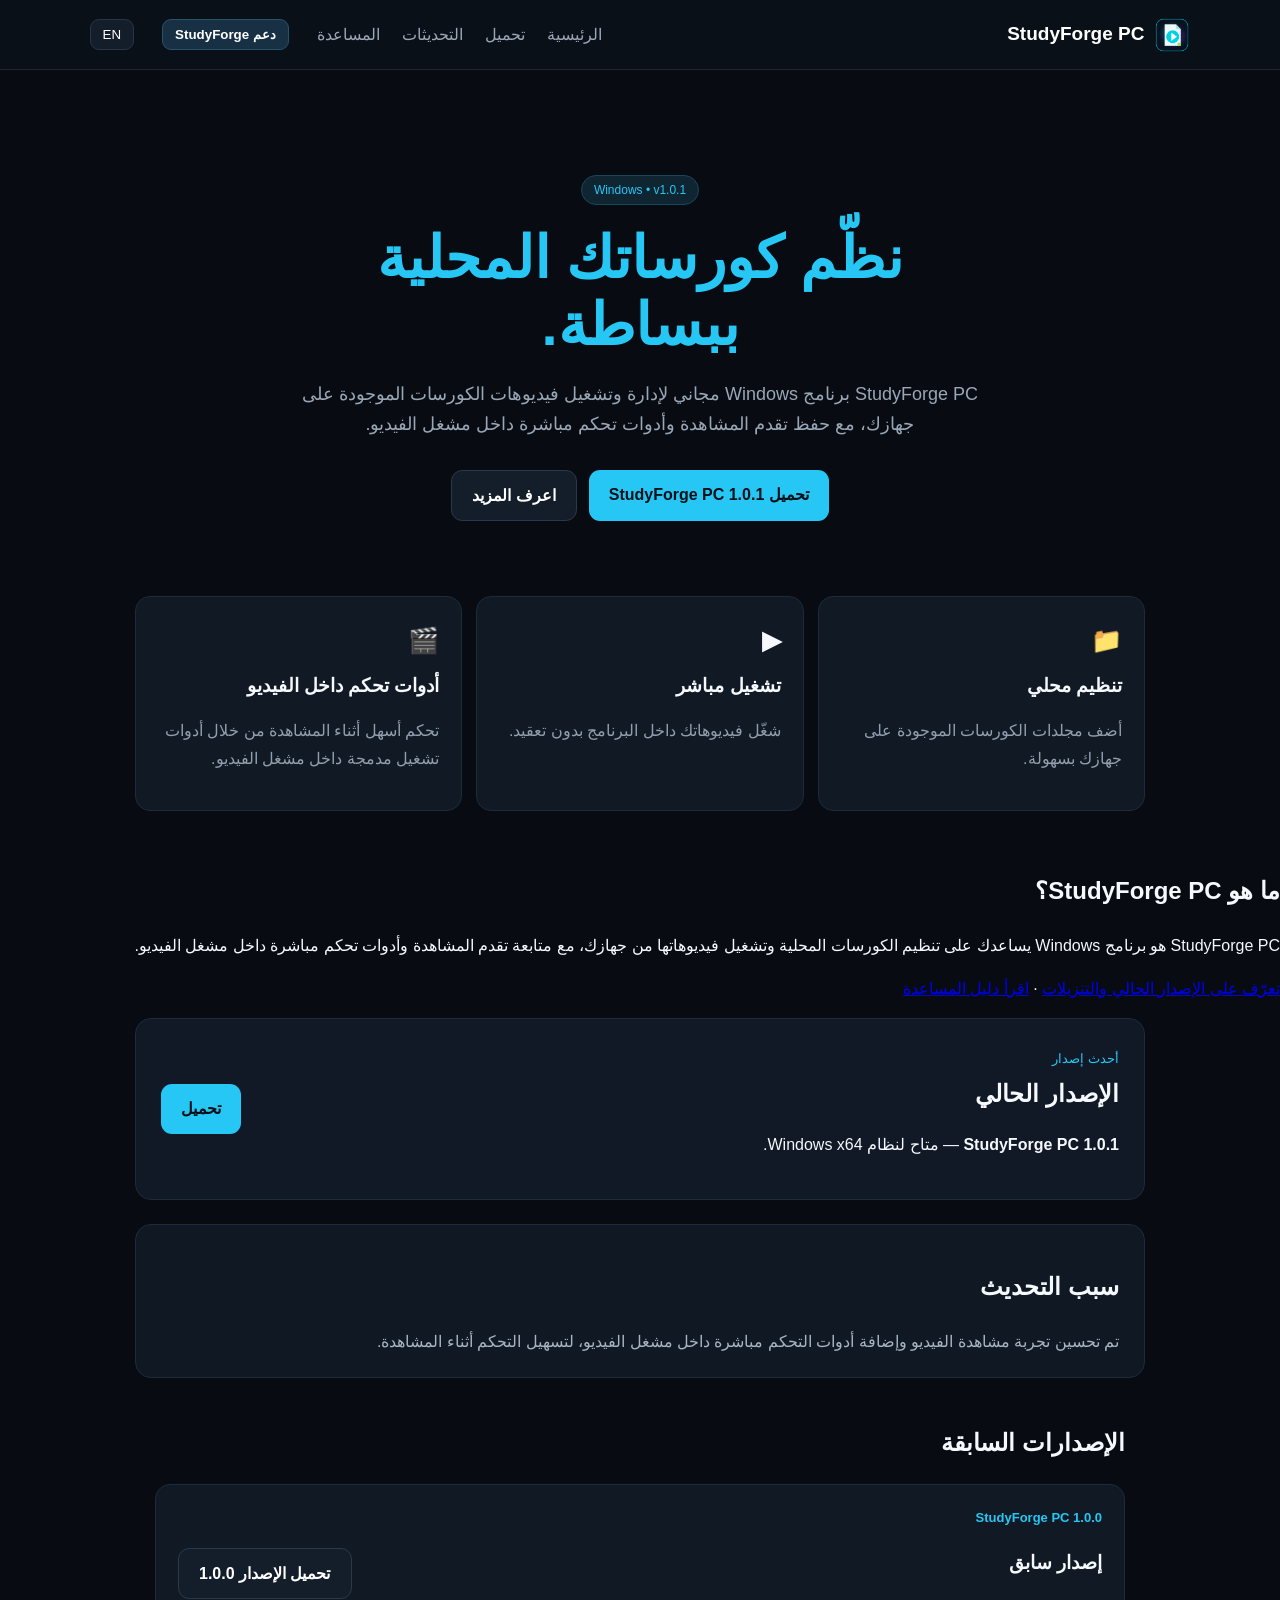
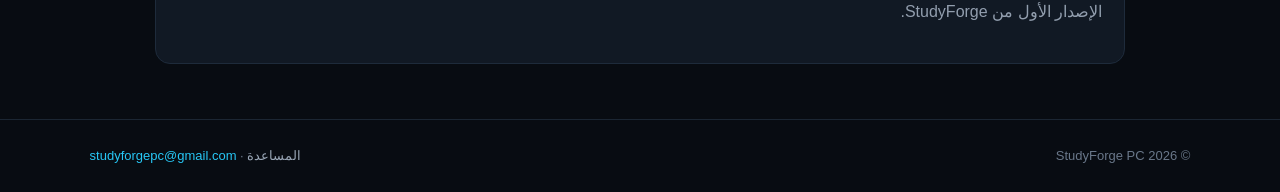
==== commit e716df8a: "Add files via upload" ====
--- a/index.html
+++ b/index.html
@@ -1,621 +1,174 @@
 <!doctype html>
 <html lang="ar" dir="rtl">
 <head>
-  <meta charset="utf-8">
+<meta charset="utf-8">
+<meta name="viewport" content="width=device-width, initial-scale=1">
+<meta name="theme-color" content="#080c12">
+<meta name="referrer" content="strict-origin-when-cross-origin">
+<meta name="google-site-verification" content="NySdhG8eju1F78tq3jtT0c5k6SiPHW0ND8Luigd_hKk" />
+<title>StudyForge PC — برنامج تشغيل وتنظيم الكورسات التعليمية على Windows</title>
+<meta name="description" content="StudyForge PC برنامج مجاني لنظام Windows لتنظيم وتشغيل الكورسات التعليمية المحلية، مع حفظ تقدم المشاهدة وأدوات تحكم مباشرة داخل مشغل الفيديو.">
+<meta name="robots" content="index, follow, max-image-preview:large">
+<link rel="canonical" href="https://studyforgepc-design.github.io/">
+<meta property="og:locale" content="ar_EG">
+<meta property="og:type" content="website">
+<meta property="og:site_name" content="StudyForge PC">
+<meta property="og:title" content="StudyForge PC — برنامج تشغيل وتنظيم الكورسات التعليمية">
+<meta property="og:description" content="StudyForge PC هو برنامج مجاني لنظام Windows لتنظيم وتشغيل الكورسات التعليمية المحلية، مع حفظ تقدم المشاهدة وأدوات تحكم مباشرة داخل مشغل الفيديو.">
+<meta property="og:url" content="https://studyforgepc-design.github.io/">
+<meta property="og:image" content="https://studyforgepc-design.github.io/studyforge.png">
+<meta name="twitter:card" content="summary">
+<meta name="twitter:title" content="StudyForge PC — برنامج تشغيل وتنظيم الكورسات التعليمية">
+<meta name="twitter:description" content="StudyForge PC هو برنامج مجاني لنظام Windows لتنظيم وتشغيل الكورسات التعليمية المحلية، مع حفظ تقدم المشاهدة وأدوات تحكم مباشرة داخل مشغل الفيديو.">
+<meta name="twitter:image" content="https://studyforgepc-design.github.io/studyforge.png">
+<link rel="preload" as="image" href="studyforge.png" type="image/png">
 
-  <meta name="viewport" content="width=device-width, initial-scale=1">
+<script type="application/ld+json">
+{
+  "@context":"https://schema.org",
+  "@graph":[
+    {
+      "@type":"WebSite",
+      "@id":"https://studyforgepc-design.github.io/#website",
+      "url":"https://studyforgepc-design.github.io/",
+      "name":"StudyForge PC",
+      "inLanguage":["ar","en"]
+    },
+    {
+      "@type":"Organization",
+      "@id":"https://studyforgepc-design.github.io/#organization",
+      "name":"StudyForge PC",
+      "url":"https://studyforgepc-design.github.io/",
+      "logo":"https://studyforgepc-design.github.io/studyforge.png",
+      "email":"studyforgepc@gmail.com"
+    },
+    {
+      "@type":"SoftwareApplication",
+      "@id":"https://studyforgepc-design.github.io/#software",
+      "name":"StudyForge PC",
+      "applicationCategory":"EducationalApplication",
+      "operatingSystem":"Windows",
+      "url":"https://studyforgepc-design.github.io/",
+      "downloadUrl":"https://github.com/studyforgepc-design/StudyForge/releases/download/1.0.1/StudyForge.Setup.1.0.1.exe"
+    }
+  ]
+}
+</script>
+<link rel="icon" type="image/png" href="studyforge.png">
+<link rel="apple-touch-icon" href="studyforge.png">
+<link rel="manifest" href="site.webmanifest">
+<link rel="stylesheet" href="style.css">
+</head>
+<body data-title-key="homeTitle">
+<header class="nav">
+<a class="brand" href="index.html" aria-label="StudyForge PC">
+<img src="studyforge.png" width="36" height="36" alt="شعار StudyForge PC" decoding="async">
+<span>StudyForge PC</span>
+</a>
+<nav aria-label="التنقل الرئيسي">
+<a href="index.html" data-i18n="navHome">الرئيسية</a>
+<a href="download.html" data-i18n="navDownload">تحميل</a>
+<a href="updates.html" data-i18n="navUpdates">التحديثات</a>
+<a href="help.html" data-i18n="navHelp">المساعدة</a>
+</nav>
+<button id="supportBtn" class="support-btn" type="button" data-i18n="supportButton">دعم StudyForge</button>
+<button id="lang" class="lang" type="button">EN</button>
+</header>
+<main>
+<section class="hero" aria-labelledby="hero-title">
+  <div class="badge" data-i18n="badgeWin">Windows • v1.0.1</div>
+  <h1 id="hero-title"><span data-i18n="heroTitle">نظّم كورساتك المحلية</span><br><span data-i18n="heroSpan">ببساطة.</span></h1>
+  <p data-i18n="heroDesc">StudyForge PC برنامج Windows مجاني لإدارة وتشغيل فيديوهات الكورسات الموجودة على جهازك، مع حفظ تقدم المشاهدة وأدوات تحكم مباشرة داخل مشغل الفيديو.</p>
+  <div class="actions">
+    <a class="btn primary" href="https://github.com/studyforgepc-design/StudyForge/releases/download/1.0.1/StudyForge.Setup.1.0.1.exe" aria-label="Download StudyForge PC 1.0.1 for Windows" data-i18n="download">تحميل StudyForge PC 1.0.1</a>
+    <a class="btn secondary" href="#features" data-i18n="learn">اعرف المزيد</a>
+  </div>
+</section>
 
-  <meta name="theme-color" content="#080c12">
-  <meta name="referrer" content="strict-origin-when-cross-origin">
+<section id="features" class="features" aria-labelledby="features-title">
+  <h2 id="features-title" class="sr-only" data-i18n="featuresTitle">مميزات StudyForge PC</h2>
+  <article>
+    <b aria-hidden="true">📁</b>
+    <h3 data-i18n="f1t">تنظيم محلي</h3>
+    <p data-i18n="f1p">أضف مجلدات الكورسات الموجودة على جهازك بسهولة.</p>
+  </article>
+  <article>
+    <b aria-hidden="true">▶</b>
+    <h3 data-i18n="f2t">تشغيل مباشر</h3>
+    <p data-i18n="f2p">شغّل فيديوهاتك داخل البرنامج بدون تعقيد.</p>
+  </article>
+  <article>
+    <b aria-hidden="true">🎬</b>
+    <h3 data-i18n="f3t">أدوات تحكم داخل الفيديو</h3>
+    <p data-i18n="f3p">تحكم أسهل أثناء المشاهدة من خلال أدوات تشغيل مدمجة داخل مشغل الفيديو.</p>
+  </article>
+</section>
 
-  <!-- Google Search Console Verification -->
-  <meta name="google-site-verification" content="PUT_YOUR_GOOGLE_VERIFICATION_CODE_HERE">
+<section class="about-product" aria-labelledby="about-title">
+  <h2 id="about-title" data-i18n="aboutTitle">ما هو StudyForge PC؟</h2>
+  <p data-i18n="aboutText">StudyForge PC هو برنامج Windows يساعدك على تنظيم الكورسات المحلية وتشغيل فيديوهاتها من جهازك، مع متابعة تقدم المشاهدة وأدوات تحكم مباشرة داخل مشغل الفيديو.</p>
+  <p><a class="text-link" href="download.html" data-i18n="aboutDownload">تعرّف على الإصدار الحالي والتنزيلات</a> · <a class="text-link" href="help.html" data-i18n="aboutHelp">اقرأ دليل المساعدة</a></p>
+</section>
 
-  <title>StudyForge PC — برنامج تشغيل وتنظيم الكورسات التعليمية على Windows</title>
+<section class="download-card" aria-labelledby="latest-title">
+  <div>
+    <small data-i18n="latest">أحدث إصدار</small>
+    <h2 id="latest-title" data-i18n="current">الإصدار الحالي</h2>
+    <p><strong>StudyForge PC 1.0.1</strong> — <span data-i18n="win">متاح لنظام Windows x64.</span></p>
+  </div>
+  <a class="btn primary" href="https://github.com/studyforgepc-design/StudyForge/releases/download/1.0.1/StudyForge.Setup.1.0.1.exe" aria-label="Download StudyForge PC 1.0.1 for Windows" data-i18n="downloadShort">تحميل StudyForge PC 1.0.1</a>
+</section>
 
-  <meta
-    name="description"
-    content="StudyForge PC برنامج مجاني لنظام Windows لتنظيم وتشغيل الكورسات التعليمية المحلية، مع حفظ تقدم المشاهدة وأدوات تحكم مباشرة داخل مشغل الفيديو."
-  >
+<section class="reason" aria-labelledby="reason-title">
+  <h2 id="reason-title" data-i18n="reasonTitle">سبب التحديث</h2>
+  <p data-i18n="reason101">تم تحسين تجربة مشاهدة الفيديو وإضافة أدوات التحكم مباشرة داخل مشغل الفيديو، لتسهيل التحكم أثناء المشاهدة.</p>
+</section>
 
-  <meta
-    name="robots"
-    content="index, follow, max-image-preview:large"
-  >
+<section class="releases" aria-labelledby="previous-title">
+  <h2 id="previous-title" data-i18n="previous">الإصدارات السابقة</h2>
+  <div class="release-list">
+    <article class="release">
+      <div>
+        <div class="meta">StudyForge PC 1.0.0</div>
+        <h3 data-i18n="oldLabel">إصدار سابق</h3>
+        <p data-i18n="update100Reason">الإصدار الأول من StudyForge.</p>
+      </div>
+      <a class="btn secondary" href="https://github.com/studyforgepc-design/StudyForge/releases/download/1.0.1/StudyForge.Setup.1.0.0.exe" aria-label="Download StudyForge PC 1.0.0 for Windows">
+        <span data-i18n="downloadOld">تحميل StudyForge PC</span> 1.0.0
+      </a>
+    </article>
+  </div>
+</section>
+</main>
+<div id="supportModal" class="modal" hidden aria-hidden="true" role="dialog" aria-modal="true" aria-labelledby="supportModalTitle">
+  <div class="modal-backdrop" data-close-support></div>
+  <div class="support-modal" role="document">
+    <div class="support-modal-head">
+      <div>
+        <span class="support-kicker" data-i18n="supportKicker">دعم StudyForge</span>
+        <h2 id="supportModalTitle" data-i18n="supportModalTitle">ادعم StudyForge ❤️</h2>
+      </div>
+      <button class="modal-close" id="closeSupport" type="button" aria-label="إغلاق">×</button>
+    </div>
+    <p class="support-intro" data-i18n="supportIntro">يمكنك دعم StudyForge عبر Vodafone Cash. ❤️</p>
+    <div class="support-methods">
+      <article class="support-method support-qr-card">
+        <div class="support-method-copy">
+          <h3 data-i18n="vodafoneTitle">Vodafone Cash</h3>
+          <p class="support-qr-help" data-i18n="vodafoneQrHelp">امسح رمز QR للدعم</p>
+          <p class="support-qr-note" data-i18n="vodafoneQrNote">يحتوي هذا الرمز على رقم Vodafone Cash الخاص بالدعم.</p>
+        </div>
+        <img class="support-qr" src="studyforge-vodafone-cash-qr.png" width="260" height="317" loading="lazy" decoding="async" alt="Vodafone Cash QR" data-i18n-alt="vodafoneQrAlt">
+      </article>
+    </div>
+    <div id="copyToast" class="copy-toast" role="status" aria-live="polite"></div>
+  </div>
+</div>
 
-  <link
-    rel="canonical"
-    href="https://studyforgepc-design.github.io/"
-  >
-
-  <!-- Open Graph -->
-  <meta property="og:locale" content="ar_EG">
-  <meta property="og:type" content="website">
-  <meta property="og:site_name" content="StudyForge PC">
-  <meta
-    property="og:title"
-    content="StudyForge PC — برنامج تشغيل وتنظيم الكورسات التعليمية"
-  >
-  <meta
-    property="og:description"
-    content="StudyForge PC هو برنامج مجاني لنظام Windows لتنظيم وتشغيل الكورسات التعليمية المحلية، مع حفظ تقدم المشاهدة وأدوات تحكم مباشرة داخل مشغل الفيديو."
-  >
-  <meta
-    property="og:url"
-    content="https://studyforgepc-design.github.io/"
-  >
-  <meta
-    property="og:image"
-    content="https://studyforgepc-design.github.io/studyforge.png"
-  >
-
-  <!-- Twitter -->
-  <meta name="twitter:card" content="summary">
-  <meta
-    name="twitter:title"
-    content="StudyForge PC — برنامج تشغيل وتنظيم الكورسات التعليمية"
-  >
-  <meta
-    name="twitter:description"
-    content="StudyForge PC هو برنامج مجاني لنظام Windows لتنظيم وتشغيل الكورسات التعليمية المحلية، مع حفظ تقدم المشاهدة وأدوات تحكم مباشرة داخل مشغل الفيديو."
-  >
-  <meta
-    name="twitter:image"
-    content="https://studyforgepc-design.github.io/studyforge.png"
-  >
-
-  <!-- Preload main image -->
-  <link
-    rel="preload"
-    as="image"
-    href="studyforge.png"
-    type="image/png"
-  >
-
-  <!-- Structured Data -->
-  <script type="application/ld+json">
-  {
-    "@context": "https://schema.org",
-    "@graph": [
-      {
-        "@type": "WebSite",
-        "@id": "https://studyforgepc-design.github.io/#website",
-        "url": "https://studyforgepc-design.github.io/",
-        "name": "StudyForge PC",
-        "inLanguage": ["ar", "en"]
-      },
-      {
-        "@type": "Organization",
-        "@id": "https://studyforgepc-design.github.io/#organization",
-        "name": "StudyForge PC",
-        "url": "https://studyforgepc-design.github.io/",
-        "logo": "https://studyforgepc-design.github.io/studyforge.png",
-        "email": "studyforgepc@gmail.com"
-      },
-      {
-        "@type": "SoftwareApplication",
-        "@id": "https://studyforgepc-design.github.io/#software",
-        "name": "StudyForge PC",
-        "applicationCategory": "EducationalApplication",
-        "operatingSystem": "Windows",
-        "url": "https://studyforgepc-design.github.io/",
-        "downloadUrl": "https://github.com/studyforgepc-design/StudyForge/releases/download/1.0.1/StudyForge.Setup.1.0.1.exe"
-      }
-    ]
-  }
-  </script>
-
-  <!-- Icons -->
-  <link rel="icon" type="image/png" href="studyforge.png">
-  <link rel="apple-touch-icon" href="studyforge.png">
-
-  <!-- Web App Manifest -->
-  <link rel="manifest" href="site.webmanifest">
-
-  <!-- CSS -->
-  <link rel="stylesheet" href="style.css">
-</head>
-
-<body data-title-key="homeTitle">
-
-  <header class="nav">
-
-    <a
-      class="brand"
-      href="index.html"
-      aria-label="StudyForge PC"
-    >
-      <img
-        src="studyforge.png"
-        width="36"
-        height="36"
-        alt="شعار StudyForge PC"
-        decoding="async"
-      >
-
-      <span>StudyForge PC</span>
-    </a>
-
-    <nav aria-label="التنقل الرئيسي">
-
-      <a
-        href="index.html"
-        data-i18n="navHome"
-      >
-        الرئيسية
-      </a>
-
-      <a
-        href="download.html"
-        data-i18n="navDownload"
-      >
-        تحميل
-      </a>
-
-      <a
-        href="updates.html"
-        data-i18n="navUpdates"
-      >
-        التحديثات
-      </a>
-
-      <a
-        href="help.html"
-        data-i18n="navHelp"
-      >
-        المساعدة
-      </a>
-
-    </nav>
-
-    <button
-      id="supportBtn"
-      class="support-btn"
-      type="button"
-      data-i18n="supportButton"
-    >
-      دعم StudyForge
-    </button>
-
-    <button
-      id="lang"
-      class="lang"
-      type="button"
-    >
-      EN
-    </button>
-
-  </header>
-
-  <main>
-
-    <!-- Hero -->
-    <section
-      class="hero"
-      aria-labelledby="hero-title"
-    >
-
-      <div
-        class="badge"
-        data-i18n="badgeWin"
-      >
-        Windows • v1.0.1
-      </div>
-
-      <h1 id="hero-title">
-        <span data-i18n="heroTitle">
-          نظّم كورساتك المحلية
-        </span>
-
-        <br>
-
-        <span data-i18n="heroSpan">
-          ببساطة.
-        </span>
-      </h1>
-
-      <p data-i18n="heroDesc">
-        StudyForge PC برنامج Windows مجاني لإدارة وتشغيل فيديوهات
-        الكورسات الموجودة على جهازك، مع حفظ تقدم المشاهدة وأدوات
-        تحكم مباشرة داخل مشغل الفيديو.
-      </p>
-
-      <div class="actions">
-
-        <a
-          class="btn primary"
-          href="https://github.com/studyforgepc-design/StudyForge/releases/download/1.0.1/StudyForge.Setup.1.0.1.exe"
-          aria-label="Download StudyForge PC 1.0.1 for Windows"
-          data-i18n="download"
-        >
-          تحميل StudyForge PC 1.0.1
-        </a>
-
-        <a
-          class="btn secondary"
-          href="#features"
-          data-i18n="learn"
-        >
-          اعرف المزيد
-        </a>
-
-      </div>
-
-    </section>
-
-    <!-- Features -->
-    <section
-      id="features"
-      class="features"
-      aria-labelledby="features-title"
-    >
-
-      <h2
-        id="features-title"
-        class="sr-only"
-        data-i18n="featuresTitle"
-      >
-        مميزات StudyForge PC
-      </h2>
-
-      <article>
-
-        <b aria-hidden="true">
-          📁
-        </b>
-
-        <h3 data-i18n="f1t">
-          تنظيم محلي
-        </h3>
-
-        <p data-i18n="f1p">
-          أضف مجلدات الكورسات الموجودة على جهازك بسهولة.
-        </p>
-
-      </article>
-
-      <article>
-
-        <b aria-hidden="true">
-          ▶
-        </b>
-
-        <h3 data-i18n="f2t">
-          تشغيل مباشر
-        </h3>
-
-        <p data-i18n="f2p">
-          شغّل فيديوهاتك داخل البرنامج بدون تعقيد.
-        </p>
-
-      </article>
-
-      <article>
-
-        <b aria-hidden="true">
-          🎬
-        </b>
-
-        <h3 data-i18n="f3t">
-          أدوات تحكم داخل الفيديو
-        </h3>
-
-        <p data-i18n="f3p">
-          تحكم أسهل أثناء المشاهدة من خلال أدوات تشغيل مدمجة
-          داخل مشغل الفيديو.
-        </p>
-
-      </article>
-
-    </section>
-
-    <!-- About -->
-    <section
-      class="about-product"
-      aria-labelledby="about-title"
-    >
-
-      <h2
-        id="about-title"
-        data-i18n="aboutTitle"
-      >
-        ما هو StudyForge PC؟
-      </h2>
-
-      <p data-i18n="aboutText">
-        StudyForge PC هو برنامج Windows يساعدك على تنظيم الكورسات
-        المحلية وتشغيل فيديوهاتها من جهازك، مع متابعة تقدم المشاهدة
-        وأدوات تحكم مباشرة داخل مشغل الفيديو.
-      </p>
-
-      <p>
-
-        <a
-          class="text-link"
-          href="download.html"
-          data-i18n="aboutDownload"
-        >
-          تعرّف على الإصدار الحالي والتنزيلات
-        </a>
-
-        ·
-
-        <a
-          class="text-link"
-          href="help.html"
-          data-i18n="aboutHelp"
-        >
-          اقرأ دليل المساعدة
-        </a>
-
-      </p>
-
-    </section>
-
-    <!-- Latest Release -->
-    <section
-      class="download-card"
-      aria-labelledby="latest-title"
-    >
-
-      <div>
-
-        <small data-i18n="latest">
-          أحدث إصدار
-        </small>
-
-        <h2
-          id="latest-title"
-          data-i18n="current"
-        >
-          الإصدار الحالي
-        </h2>
-
-        <p>
-          <strong>
-            StudyForge PC 1.0.1
-          </strong>
-
-          —
-
-          <span data-i18n="win">
-            متاح لنظام Windows x64.
-          </span>
-        </p>
-
-      </div>
-
-      <a
-        class="btn primary"
-        href="https://github.com/studyforgepc-design/StudyForge/releases/download/1.0.1/StudyForge.Setup.1.0.1.exe"
-        aria-label="Download StudyForge PC 1.0.1 for Windows"
-        data-i18n="downloadShort"
-      >
-        تحميل StudyForge PC 1.0.1
-      </a>
-
-    </section>
-
-    <!-- Update Reason -->
-    <section
-      class="reason"
-      aria-labelledby="reason-title"
-    >
-
-      <h2
-        id="reason-title"
-        data-i18n="reasonTitle"
-      >
-        سبب التحديث
-      </h2>
-
-      <p data-i18n="reason101">
-        تم تحسين تجربة مشاهدة الفيديو وإضافة أدوات التحكم مباشرة
-        داخل مشغل الفيديو، لتسهيل التحكم أثناء المشاهدة.
-      </p>
-
-    </section>
-
-    <!-- Previous Releases -->
-    <section
-      class="releases"
-      aria-labelledby="previous-title"
-    >
-
-      <h2
-        id="previous-title"
-        data-i18n="previous"
-      >
-        الإصدارات السابقة
-      </h2>
-
-      <div class="release-list">
-
-        <article class="release">
-
-          <div>
-
-            <div class="meta">
-              StudyForge PC 1.0.0
-            </div>
-
-            <h3 data-i18n="oldLabel">
-              إصدار سابق
-            </h3>
-
-            <p data-i18n="update100Reason">
-              الإصدار الأول من StudyForge.
-            </p>
-
-          </div>
-
-          <a
-            class="btn secondary"
-            href="https://github.com/studyforgepc-design/StudyForge/releases/download/1.0.1/StudyForge.Setup.1.0.0.exe"
-            aria-label="Download StudyForge PC 1.0.0 for Windows"
-          >
-
-            <span data-i18n="downloadOld">
-              تحميل StudyForge PC
-            </span>
-
-            1.0.0
-
-          </a>
-
-        </article>
-
-      </div>
-
-    </section>
-
-  </main>
-
-  <!-- Support Modal -->
-  <div
-    id="supportModal"
-    class="modal"
-    hidden
-    aria-hidden="true"
-    role="dialog"
-    aria-modal="true"
-    aria-labelledby="supportModalTitle"
-  >
-
-    <div
-      class="modal-backdrop"
-      data-close-support
-    ></div>
-
-    <div
-      class="support-modal"
-      role="document"
-    >
-
-      <div class="support-modal-head">
-
-        <div>
-
-          <span
-            class="support-kicker"
-            data-i18n="supportKicker"
-          >
-            دعم StudyForge
-          </span>
-
-          <h2
-            id="supportModalTitle"
-            data-i18n="supportModalTitle"
-          >
-            ادعم StudyForge ❤️
-          </h2>
-
-        </div>
-
-        <button
-          class="modal-close"
-          id="closeSupport"
-          type="button"
-          aria-label="إغلاق"
-        >
-          ×
-        </button>
-
-      </div>
-
-      <p
-        class="support-intro"
-        data-i18n="supportIntro"
-      >
-        يمكنك دعم StudyForge عبر Vodafone Cash. ❤️
-      </p>
-
-      <div class="support-methods">
-
-        <article class="support-method support-qr-card">
-
-          <div class="support-method-copy">
-
-            <h3 data-i18n="vodafoneTitle">
-              Vodafone Cash
-            </h3>
-
-            <p
-              class="support-qr-help"
-              data-i18n="vodafoneQrHelp"
-            >
-              امسح رمز QR للدعم
-            </p>
-
-            <p
-              class="support-qr-note"
-              data-i18n="vodafoneQrNote"
-            >
-              يحتوي هذا الرمز على رقم Vodafone Cash الخاص بالدعم.
-            </p>
-
-          </div>
-
-          <img
-            class="support-qr"
-            src="studyforge-vodafone-cash-qr.png"
-            width="260"
-            height="317"
-            loading="lazy"
-            decoding="async"
-            alt="رمز QR للدعم عبر Vodafone Cash"
-            data-i18n-alt="vodafoneQrAlt"
-          >
-
-        </article>
-
-      </div>
-
-      <div
-        id="copyToast"
-        class="copy-toast"
-        role="status"
-        aria-live="polite"
-      ></div>
-
-    </div>
-
-  </div>
-
-  <!-- Footer -->
-  <footer>
-
-    <span>
-      © 2026 StudyForge PC
-    </span>
-
-    <span>
-
-      <a
-        href="help.html"
-        data-i18n="footerHelp"
-      >
-        المساعدة
-      </a>
-
-      ·
-
-      <a
-        class="email-link"
-        href="mailto:studyforgepc@gmail.com"
-      >
-        studyforgepc@gmail.com
-      </a>
-
-    </span>
-
-  </footer>
-
-  <!-- JavaScript -->
-  <script
-    src="script.js"
-    defer
-  ></script>
-
+<footer>
+<span>© 2026 StudyForge PC</span>
+<span><a href="help.html" data-i18n="footerHelp">المساعدة</a> · <a class="email-link" href="mailto:studyforgepc@gmail.com">studyforgepc@gmail.com</a></span>
+</footer>
+<script src="script.js" defer></script>
 </body>
-</html>
+</html>
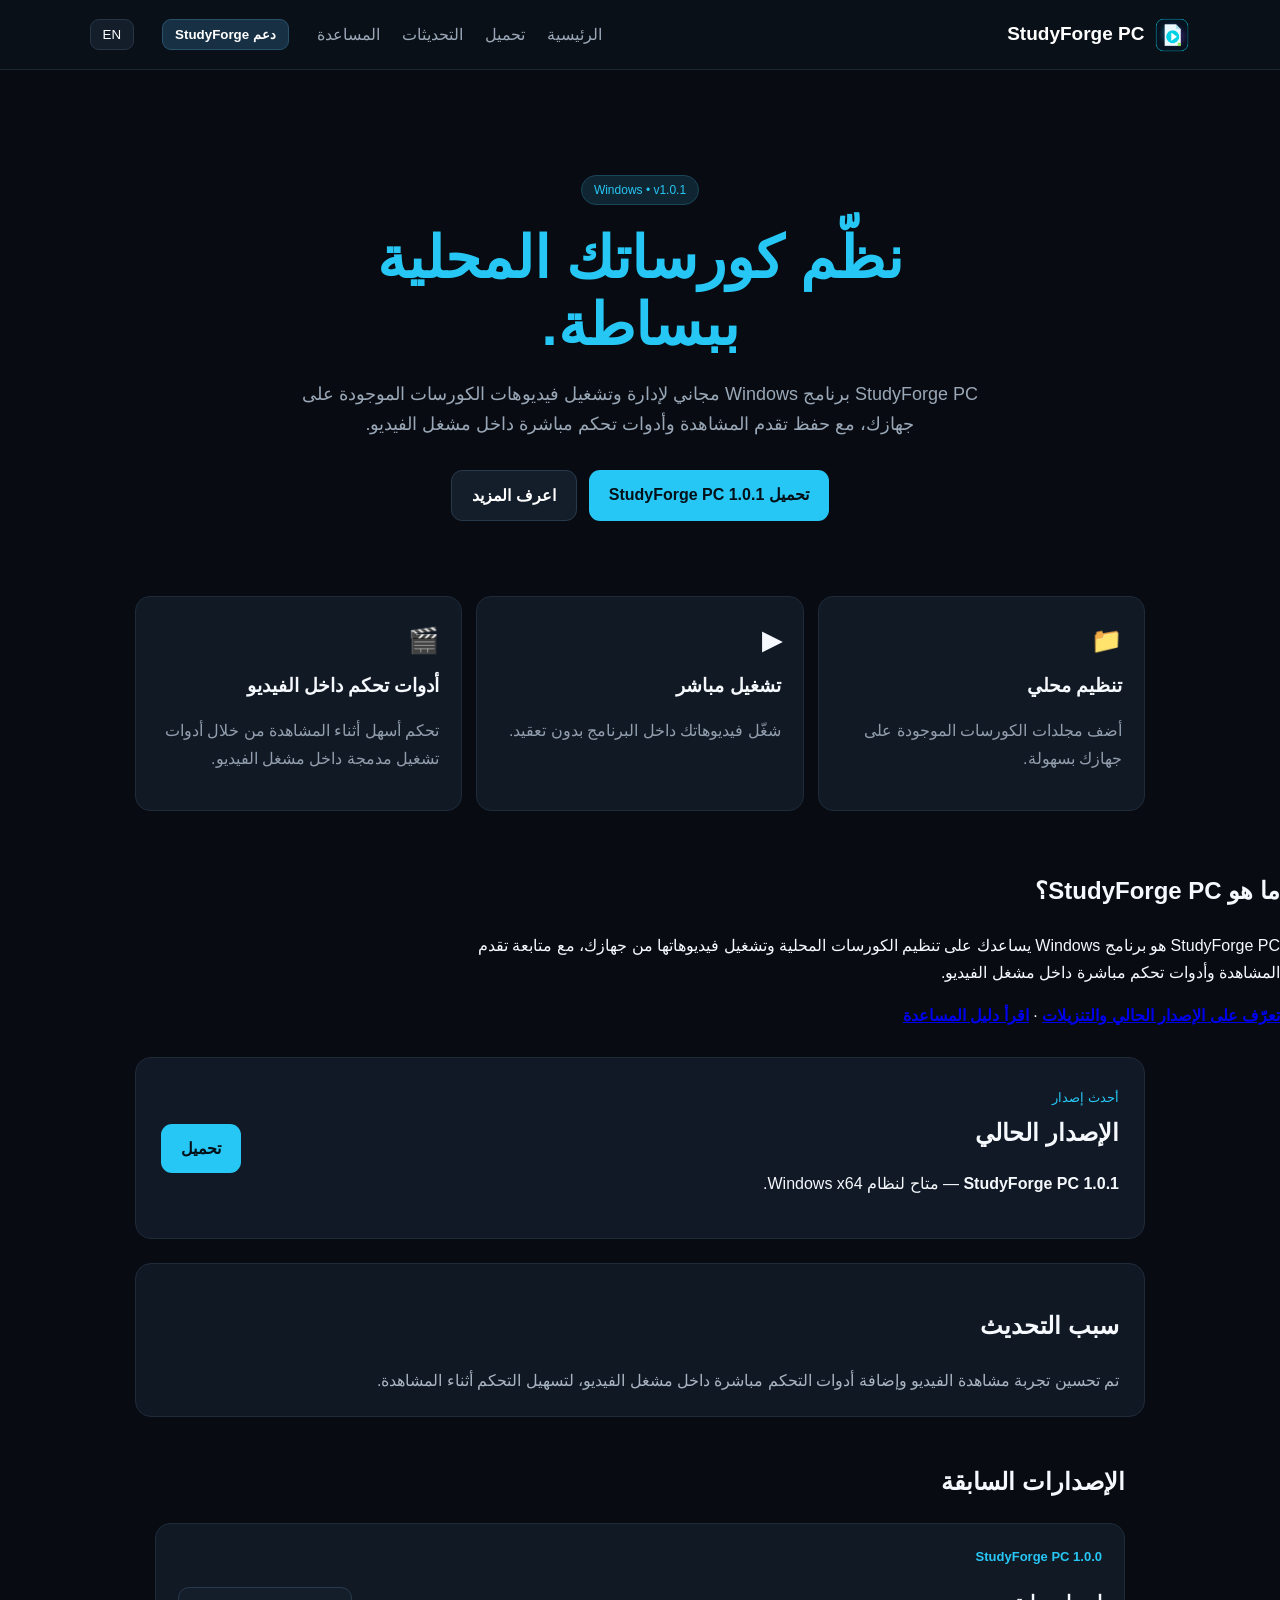
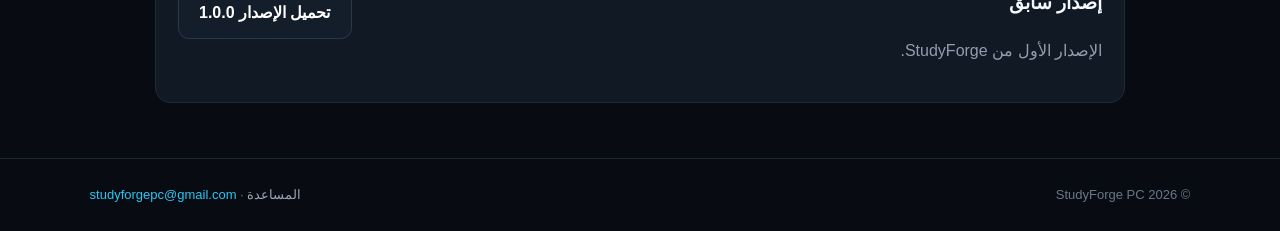
==== commit c0d95ec3: "Add files via upload Update website to 1.0.2 with Google Analytics" ====
--- a/index.html
+++ b/index.html
@@ -1,11 +1,19 @@
 <!doctype html>
 <html lang="ar" dir="rtl">
 <head>
+<!-- Google tag (gtag.js) -->
+<script async src="https://www.googletagmanager.com/gtag/js?id=G-ZFQXR0F5W9"></script>
+<script>
+  window.dataLayer = window.dataLayer || [];
+  function gtag(){dataLayer.push(arguments);}
+  gtag('js', new Date());
+  gtag('config', 'G-ZFQXR0F5W9');
+</script>
+<meta name="google-site-verification" content="NySdhG8eju1F78tq3jtT0c5k6SiPHW0ND8Luigd_hKk">
 <meta charset="utf-8">
 <meta name="viewport" content="width=device-width, initial-scale=1">
 <meta name="theme-color" content="#080c12">
 <meta name="referrer" content="strict-origin-when-cross-origin">
-<meta name="google-site-verification" content="NySdhG8eju1F78tq3jtT0c5k6SiPHW0ND8Luigd_hKk" />
 <title>StudyForge PC — برنامج تشغيل وتنظيم الكورسات التعليمية على Windows</title>
 <meta name="description" content="StudyForge PC برنامج مجاني لنظام Windows لتنظيم وتشغيل الكورسات التعليمية المحلية، مع حفظ تقدم المشاهدة وأدوات تحكم مباشرة داخل مشغل الفيديو.">
 <meta name="robots" content="index, follow, max-image-preview:large">
--- a/style.css
+++ b/style.css
@@ -5,3 +5,7 @@
 .support-btn{background:#173044;color:#fff;border:1px solid #28516a;border-radius:9px;padding:7px 12px;cursor:pointer;font-weight:700;white-space:nowrap}.support-btn:hover{background:#1b3c52}.modal[hidden]{display:none}.modal{position:fixed;inset:0;z-index:50;display:grid;place-items:center;padding:20px}.modal-backdrop{position:absolute;inset:0;background:rgba(0,0,0,.7);backdrop-filter:blur(3px)}.support-modal{position:relative;width:min(560px,100%);background:#0f1823;border:1px solid #294055;border-radius:18px;box-shadow:0 24px 80px rgba(0,0,0,.45);padding:26px;color:#fff}.support-modal-head{display:flex;align-items:flex-start;justify-content:space-between;gap:18px}.support-kicker{display:inline-block;color:#27c7f5;font-size:12px;font-weight:800;margin-bottom:3px}.support-modal h2{margin:0;font-size:28px}.modal-close{border:1px solid #29394c;background:#141e2b;color:#fff;border-radius:9px;font-size:24px;line-height:1;width:40px;height:40px;cursor:pointer}.support-intro{color:#a9b4c2;margin:12px 0 20px}.support-methods{display:grid;gap:12px}.support-method{display:flex;align-items:center;justify-content:space-between;gap:15px;background:#111d29;border:1px solid #203044;border-radius:14px;padding:17px}.support-method h3{margin:0 0 4px}.support-number{margin:0;font-size:20px;font-weight:800;letter-spacing:.6px;color:#27c7f5}.copy-toast{opacity:0;transform:translateY(8px);transition:.2s;margin-top:16px;background:#123324;color:#c9ffe1;border:1px solid #1c6240;padding:10px 12px;border-radius:10px;text-align:center;pointer-events:none}.copy-toast.show{opacity:1;transform:translateY(0)}body.modal-open{overflow:hidden}.email-link{overflow-wrap:anywhere}@media(max-width:700px){.support-btn{padding:7px 9px;font-size:12px}.support-modal{padding:20px}.support-modal h2{font-size:23px}.support-method{align-items:flex-start;flex-direction:column}.support-method .btn{width:100%;text-align:center}}
 
 .support-qr-card{align-items:center}.support-method-copy{flex:1}.support-qr-help{margin:2px 0 0;color:#a9b4c2}.support-qr{width:min(260px,100%);height:auto;display:block;background:#fff;border-radius:12px;padding:8px;border:1px solid #29394c}@media(max-width:700px){.support-qr-card{align-items:stretch}.support-qr{margin:auto}}
+
+.about-product{margin:28px 0}.about-product p{max-width:850px}.text-link{font-weight:700}
+.release-summary{margin:0 0 22px}
+.release-summary p{max-width:850px}
